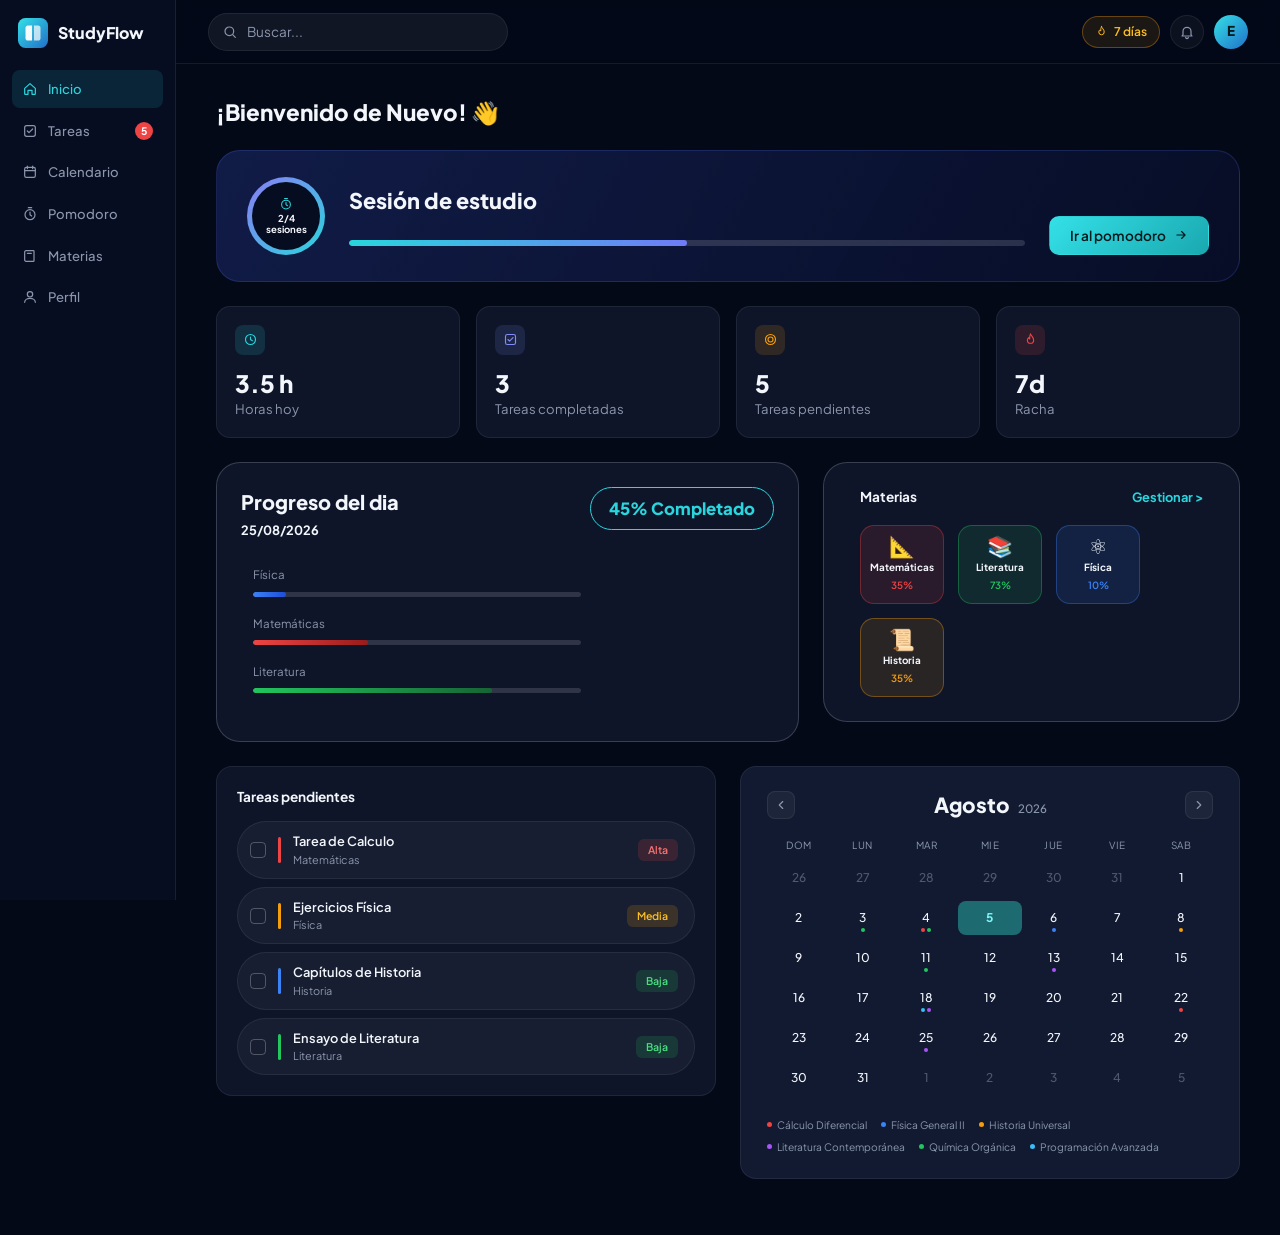
==== html/dashboard.html @ 8182ddf0 "Paginas 1" ====
<!DOCTYPE html>
<html lang="es">
<head>
  <meta charset="UTF-8">
  <meta name="viewport" content="width=device-width, initial-scale=1.0">
  <title>Inicio — StudyFlow</title>
  <meta name="description" content="Tu panel de estudio en StudyFlow: sesión de estudio, progreso del día, materias, tareas y calendario.">
  <link rel="icon" href="../assets/icons/favicon.svg" type="image/svg+xml">
  <link rel="preconnect" href="https://fonts.googleapis.com">
  <link rel="preconnect" href="https://fonts.gstatic.com" crossorigin>
  <link href="https://fonts.googleapis.com/css2?family=Plus+Jakarta+Sans:wght@400;500;600;700;800&display=swap" rel="stylesheet">
  <link rel="stylesheet" href="../css/styles.css">
  <link rel="stylesheet" href="../css/app.css">
  <link rel="stylesheet" href="../css/calendar.css">
  <link rel="stylesheet" href="../css/dashboard.css">
</head>
<body class="app">

  <a class="skip-link" href="#contenido">Saltar al contenido principal</a>

  <div class="app-shell">
    <aside class="sidebar" id="sidebar">
      <a class="sidebar__brand" href="dashboard.html" aria-label="StudyFlow, ir al inicio">
        <img src="../assets/logo/studyflow-mark.svg" alt="" width="30" height="30">
        <span>StudyFlow</span>
      </a>
      <nav aria-label="Navegación de la aplicación">
        <ul class="sidebar__nav">
          <li><a class="sidebar__link" href="dashboard.html" aria-current="page"><svg viewBox="0 0 24 24" aria-hidden="true"><path d="M4 11l8-7 8 7v8a1 1 0 0 1-1 1h-4v-6H9v6H5a1 1 0 0 1-1-1v-8z"/></svg><span>Inicio</span></a></li>
          <li><a class="sidebar__link" href="#"><svg viewBox="0 0 24 24" aria-hidden="true"><rect x="4" y="4" width="16" height="16" rx="3"/><path d="M8 12l2.5 2.5L16 9"/></svg><span>Tareas</span><span class="sidebar__badge" aria-label="5 tareas pendientes">5</span></a></li>
          <li><a class="sidebar__link" href="calendario.html"><svg viewBox="0 0 24 24" aria-hidden="true"><rect x="4" y="5" width="16" height="15" rx="2.5"/><path d="M4 10h16M8 3v4M16 3v4"/></svg><span>Calendario</span></a></li>
          <li><a class="sidebar__link" href="#"><svg viewBox="0 0 24 24" aria-hidden="true"><circle cx="12" cy="13" r="7.5"/><path d="M12 9v4l2.5 2M9.5 2.5h5"/></svg><span>Pomodoro</span></a></li>
          <li><a class="sidebar__link" href="#"><svg viewBox="0 0 24 24" aria-hidden="true"><path d="M6 4h11a1 1 0 0 1 1 1v14a1 1 0 0 1-1 1H6a2 2 0 0 1-2-2V6a2 2 0 0 1 2-2z"/><path d="M8 8h6"/></svg><span>Materias</span></a></li>
          <li><a class="sidebar__link" href="#"><svg viewBox="0 0 24 24" aria-hidden="true"><circle cx="12" cy="8" r="4"/><path d="M4 20c0-3.5 3.6-6 8-6s8 2.5 8 6"/></svg><span>Perfil</span></a></li>
        </ul>
      </nav>
    </aside>
    <div class="sidebar-backdrop" aria-hidden="true"></div>

    <div class="app-main">
      <header class="topbar">
        <button type="button" class="topbar__menu" aria-label="Abrir menú de navegación" aria-expanded="false" aria-controls="sidebar"><svg viewBox="0 0 24 24" aria-hidden="true"><path d="M4 7h16M4 12h16M4 17h16"/></svg></button>
        <form class="topbar__search" role="search" action="#">
          <label class="visually-hidden" for="buscar">Buscar</label>
          <svg viewBox="0 0 24 24" aria-hidden="true"><circle cx="11" cy="11" r="6.5"/><path d="M16 16l4 4"/></svg>
          <input type="search" id="buscar" name="buscar" placeholder="Buscar...">
        </form>
        <div class="topbar__actions">
          <span class="streak"><svg viewBox="0 0 24 24" aria-hidden="true"><path d="M12 3c1 3.5 5 5 5 10a5 5 0 0 1-10 0c0-2 1-3 2-4 .3 1.2 1 1.8 1.7 2C10.5 8 10.8 5.5 12 3z"/></svg>7 días</span>
          <button type="button" class="icon-button" aria-label="Notificaciones"><svg viewBox="0 0 24 24" aria-hidden="true"><path d="M6 16v-5a6 6 0 0 1 12 0v5l1.5 2h-15L6 16zM10 20a2 2 0 0 0 4 0"/></svg></button>
          <span class="avatar" role="img" aria-label="Perfil de usuario">E</span>
        </div>
      </header>

      <main class="app-content" id="contenido">
        <h1 class="welcome">¡Bienvenido de Nuevo! <span aria-hidden="true">👋</span></h1>

        <section class="session-card" aria-labelledby="sesion-titulo">
          <div class="session-card__ring" aria-hidden="true">
            <div class="session-card__ring-inner"><svg viewBox="0 0 24 24" aria-hidden="true"><circle cx="12" cy="13" r="7.5"/><path d="M12 9v4l2.5 2M9.5 2.5h5"/></svg><span>2/4<br>sesiones</span></div>
          </div>
          <h2 class="session-card__title" id="sesion-titulo">Sesión de estudio</h2>
          <progress class="bar" max="100" value="50" aria-label="Progreso de sesiones de estudio: 2 de 4"></progress>
          <a href="#" class="btn btn--primary">Ir al pomodoro <svg viewBox="0 0 24 24" aria-hidden="true"><path d="M5 12h14M13 6l6 6-6 6"/></svg></a>
        </section>

        <ul class="stats" aria-label="Resumen del día">
          <li class="stat-card stat-card--time">
            <span class="stat-card__icon"><svg viewBox="0 0 24 24" aria-hidden="true"><circle cx="12" cy="12" r="8"/><path d="M12 8v4l3 2"/></svg></span>
            <p class="stat-card__value">3.5 h</p>
            <p class="stat-card__label">Horas hoy</p>
          </li>
          <li class="stat-card stat-card--done">
            <span class="stat-card__icon"><svg viewBox="0 0 24 24" aria-hidden="true"><rect x="4" y="4" width="16" height="16" rx="3"/><path d="M8 12l2.5 2.5L16 9"/></svg></span>
            <p class="stat-card__value">3</p>
            <p class="stat-card__label">Tareas completadas</p>
          </li>
          <li class="stat-card stat-card--pending">
            <span class="stat-card__icon"><svg viewBox="0 0 24 24" aria-hidden="true"><circle cx="12" cy="12" r="8"/><circle cx="12" cy="12" r="4"/></svg></span>
            <p class="stat-card__value">5</p>
            <p class="stat-card__label">Tareas pendientes</p>
          </li>
          <li class="stat-card stat-card--streak">
            <span class="stat-card__icon"><svg viewBox="0 0 24 24" aria-hidden="true"><path d="M12 3c1 3.5 5 5 5 10a5 5 0 0 1-10 0c0-2 1-3 2-4 .3 1.2 1 1.8 1.7 2C10.5 8 10.8 5.5 12 3z"/></svg></span>
            <p class="stat-card__value">7d</p>
            <p class="stat-card__label">Racha</p>
          </li>
        </ul>

        <div class="dashboard-row dashboard-row--top">
          <section class="card card--outlined day-progress" aria-labelledby="progreso-titulo">
            <div class="day-progress__header">
              <div>
                <h2 class="day-progress__title" id="progreso-titulo">Progreso del dia</h2>
                <time class="day-progress__date" datetime="2026-08-25">25/08/2026</time>
              </div>
              <p class="pill-outline">45% Completado</p>
            </div>
            <ul class="day-progress__list">
              <li class="day-progress__item"><span>Física</span><progress class="bar bar--blue" max="100" value="10" aria-label="Física: 10%"></progress></li>
              <li class="day-progress__item"><span>Matemáticas</span><progress class="bar bar--red" max="100" value="35" aria-label="Matemáticas: 35%"></progress></li>
              <li class="day-progress__item"><span>Literatura</span><progress class="bar bar--green" max="100" value="73" aria-label="Literatura: 73%"></progress></li>
            </ul>
          </section>

          <section class="card card--outlined subjects" aria-labelledby="materias-titulo">
            <div class="subjects__header">
              <h2 class="subjects__title" id="materias-titulo">Materias</h2>
              <a href="#" class="subjects__manage">Gestionar &gt;</a>
            </div>
            <ul class="subjects__list">
              <li><a href="#" class="subject-tile subject-tile--red"><span class="subject-tile__emoji" aria-hidden="true">📐</span><span class="subject-tile__name">Matemáticas</span><span class="subject-tile__value">35%</span></a></li>
              <li><a href="#" class="subject-tile subject-tile--green"><span class="subject-tile__emoji" aria-hidden="true">📚</span><span class="subject-tile__name">Literatura</span><span class="subject-tile__value">73%</span></a></li>
              <li><a href="#" class="subject-tile subject-tile--blue"><span class="subject-tile__emoji" aria-hidden="true">⚛️</span><span class="subject-tile__name">Física</span><span class="subject-tile__value">10%</span></a></li>
              <li><a href="#" class="subject-tile subject-tile--amber"><span class="subject-tile__emoji" aria-hidden="true">📜</span><span class="subject-tile__name">Historia</span><span class="subject-tile__value">35%</span></a></li>
            </ul>
          </section>
        </div>

        <div class="dashboard-row dashboard-row--bottom">
          <section class="card tasks-card" aria-labelledby="tareas-titulo">
            <h2 class="tasks-card__title" id="tareas-titulo">Tareas pendientes</h2>
            <ul class="task-list">
              <li class="task-item"><input type="checkbox" class="task-item__check" id="t1" aria-label="Marcar «Tarea de Cálculo» como completada"><span class="task-item__priority task-item__priority--high" aria-hidden="true"></span><span class="task-item__info"><span class="task-item__name">Tarea de Calculo</span><span class="task-item__subject">Matemáticas</span></span><span class="badge badge--high">Alta</span></li>
              <li class="task-item"><input type="checkbox" class="task-item__check" id="t2" aria-label="Marcar «Ejercicios Física» como completada"><span class="task-item__priority task-item__priority--medium" aria-hidden="true"></span><span class="task-item__info"><span class="task-item__name">Ejercicios Física</span><span class="task-item__subject">Física</span></span><span class="badge badge--medium">Media</span></li>
              <li class="task-item"><input type="checkbox" class="task-item__check" id="t3" aria-label="Marcar «Capítulos de Historia» como completada"><span class="task-item__priority task-item__priority--info" aria-hidden="true"></span><span class="task-item__info"><span class="task-item__name">Capítulos de Historia</span><span class="task-item__subject">Historia</span></span><span class="badge badge--low">Baja</span></li>
              <li class="task-item"><input type="checkbox" class="task-item__check" id="t4" aria-label="Marcar «Ensayo de Literatura» como completada"><span class="task-item__priority task-item__priority--low" aria-hidden="true"></span><span class="task-item__info"><span class="task-item__name">Ensayo de Literatura</span><span class="task-item__subject">Literatura</span></span><span class="badge badge--low">Baja</span></li>
            </ul>
          </section>

          <section class="calendar" data-calendar aria-labelledby="cal-titulo">
        <div class="calendar__header">
          <button type="button" class="calendar__nav" data-cal-prev aria-label="Mes anterior"><svg viewBox="0 0 24 24" aria-hidden="true"><path d="M15 6l-6 6 6 6"/></svg></button>
          <h2 class="calendar__title" id="cal-titulo"><span data-cal-month>Agosto</span> <span class="calendar__year" data-cal-year>2026</span></h2>
          <button type="button" class="calendar__nav" data-cal-next aria-label="Mes siguiente"><svg viewBox="0 0 24 24" aria-hidden="true"><path d="M9 6l6 6-6 6"/></svg></button>
        </div>
        <div class="calendar__weekdays" aria-hidden="true"><span>DOM</span><span>LUN</span><span>MAR</span><span>MIE</span><span>JUE</span><span>VIE</span><span>SAB</span></div>
        <div class="calendar__grid" data-cal-grid></div>
        <ul class="calendar__legend" aria-label="Materias">
          <li><span class="dot-subject dot-subject--calculo" aria-hidden="true"></span>Cálculo Diferencial</li>
          <li><span class="dot-subject dot-subject--fisica" aria-hidden="true"></span>Física General II</li>
          <li><span class="dot-subject dot-subject--historia" aria-hidden="true"></span>Historia Universal</li>
          <li><span class="dot-subject dot-subject--literatura" aria-hidden="true"></span>Literatura Contemporánea</li>
          <li><span class="dot-subject dot-subject--quimica" aria-hidden="true"></span>Química Orgánica</li>
          <li><span class="dot-subject dot-subject--programacion" aria-hidden="true"></span>Programación Avanzada</li>
        </ul>
      </section>
        </div>
      </main>
    </div>
  </div>

  <script src="../js/main.js"></script>
  <script src="../js/app.js"></script>
  <script src="../js/calendar.js"></script>
</body>
</html>
---- css/styles.css ----
/* =========================================================
   StudyFlow — Estilos generales (compartidos por todas las páginas)
   Variables, reset, accesibilidad, botones, navbar y footer.
   Estilos específicos: inicio.css, app.css, dashboard.css, calendario.css
   ========================================================= */

/* ---------- Variables ---------- */
:root {
  --color-background: #060b17;
  --color-background-alt: #0a1226;
  --color-surface: #101a30;
  --color-surface-alt: #131f38;
  --color-border: rgba(255, 255, 255, 0.08);

  --color-primary: #29d6dd;
  --color-primary-dark: #1aa8b0;
  --color-primary-soft: rgba(41, 214, 221, 0.14);

  --color-text: #f3f6fb;
  --color-text-secondary: #8b96ad;

  --color-feature-pomodoro: #ff8a65;
  --color-feature-materias: #e06b9d;
  --color-feature-tareas: #6fd68f;
  --color-feature-estadisticas: #6fa8ff;
  --color-feature-logros: #ffcf5c;
  --color-feature-metas: #29d6dd;

  --font-body: "Plus Jakarta Sans", "Segoe UI", system-ui, -apple-system, sans-serif;

  --radius-sm: 10px;
  --radius-md: 16px;
  --radius-lg: 24px;

  --shadow-soft: 0 20px 60px rgba(0, 0, 0, 0.45);
  --container-width: 1160px;

  --transition-fast: 160ms ease;
}

/* ---------- Reset ---------- */
*,
*::before,
*::after {
  box-sizing: border-box;
}

html {
  scroll-behavior: smooth;
}

body {
  margin: 0;
  background-color: var(--color-background);
  color: var(--color-text);
  font-family: var(--font-body);
  line-height: 1.5;
  -webkit-font-smoothing: antialiased;
}

img {
  max-width: 100%;
  display: block;
}

ul {
  list-style: none;
  margin: 0;
  padding: 0;
}

a {
  color: inherit;
  text-decoration: none;
}

h1, h2, h3, h4, p {
  margin: 0;
}

button {
  font-family: inherit;
  cursor: pointer;
}

.container {
  width: 100%;
  max-width: var(--container-width);
  margin-inline: auto;
  padding-inline: 24px;
}

/* ---------- Accessibility helpers ---------- */
.skip-link {
  position: absolute;
  left: -999px;
  top: auto;
  background: var(--color-primary);
  color: #05161a;
  padding: 12px 18px;
  border-radius: 0 0 8px 0;
  font-weight: 600;
  z-index: 1000;
}

.skip-link:focus {
  left: 0;
  top: 0;
}

:focus-visible {
  outline: 2px solid var(--color-primary);
  outline-offset: 3px;
  border-radius: 4px;
}

@media (prefers-reduced-motion: reduce) {
  html {
    scroll-behavior: auto;
  }
  * {
    animation-duration: 0.001ms !important;
    transition-duration: 0.001ms !important;
  }
}

/* ---------- Buttons ---------- */
.btn {
  display: inline-flex;
  align-items: center;
  justify-content: center;
  gap: 8px;
  border-radius: 999px;
  border: 1px solid transparent;
  padding: 11px 22px;
  font-size: 0.95rem;
  font-weight: 600;
  line-height: normal;
  transition: transform var(--transition-fast), background-color var(--transition-fast), border-color var(--transition-fast);
  white-space: nowrap;
}

.btn:hover {
  transform: translateY(-1px);
}

.btn--primary {
  background: linear-gradient(135deg, #34e0e7, var(--color-primary-dark));
  color: #04191c;
}

.btn--primary:hover {
  background: linear-gradient(135deg, #4be7ed, #21b8c1);
}

.btn--ghost {
  background: transparent;
  color: var(--color-text);
  border-color: var(--color-border);
}

.btn--ghost:hover {
  background: rgba(255, 255, 255, 0.06);
}

.btn--outline {
  background: rgba(255, 255, 255, 0.03);
  color: var(--color-text);
  border-color: var(--color-border);
}

.btn--outline:hover {
  background: rgba(255, 255, 255, 0.08);
}

.btn--large {
  padding: 14px 28px;
  font-size: 1rem;
}

.btn--block {
  width: 100%;
}

/* ---------- Header / Navbar ---------- */
.site-header {
  position: sticky;
  top: 0;
  z-index: 100;
  background: rgba(6, 11, 23, 0.85);
  backdrop-filter: blur(10px);
  border-bottom: 1px solid var(--color-border);
}

.navbar {
  display: flex;
  align-items: center;
  justify-content: space-between;
  gap: 24px;
  padding-block: 16px;
}

.navbar__brand {
  display: flex;
  align-items: center;
  gap: 10px;
  font-weight: 800;
  font-size: 1.1rem;
}

.navbar__logo {
  display: inline-flex;
  align-items: center;
  justify-content: center;
  width: 34px;
  height: 34px;
  border-radius: 10px;
  background: linear-gradient(135deg, #34e0e7, #2170c9);
  flex-shrink: 0;
}

.navbar__links {
  display: flex;
  gap: 28px;
}

.navbar__links a {
  color: var(--color-text-secondary);
  font-size: 0.95rem;
  font-weight: 500;
  transition: color var(--transition-fast);
}

.navbar__links a:hover {
  color: var(--color-text);
}

.navbar__actions {
  display: flex;
  align-items: center;
  gap: 12px;
}

.navbar__toggle {
  display: none;
  flex-direction: column;
  justify-content: center;
  gap: 5px;
  width: 40px;
  height: 40px;
  background: transparent;
  border: 1px solid var(--color-border);
  border-radius: 8px;
}

.navbar__toggle span {
  display: block;
  height: 2px;
  width: 18px;
  margin-inline: auto;
  background: var(--color-text);
  transition: transform var(--transition-fast), opacity var(--transition-fast);
}

.navbar__toggle[aria-expanded="true"] span:nth-child(1) {
  transform: translateY(7px) rotate(45deg);
}
.navbar__toggle[aria-expanded="true"] span:nth-child(2) {
  opacity: 0;
}
.navbar__toggle[aria-expanded="true"] span:nth-child(3) {
  transform: translateY(-7px) rotate(-45deg);
}

.mobile-menu {
  display: none;
  flex-direction: column;
  gap: 18px;
  padding: 20px 24px 28px;
  border-top: 1px solid var(--color-border);
  background: var(--color-background-alt);
}

.mobile-menu__links {
  display: flex;
  flex-direction: column;
  gap: 14px;
}

.mobile-menu__links a {
  color: var(--color-text);
  font-weight: 500;
}

.mobile-menu__actions {
  display: flex;
  flex-direction: column;
  gap: 10px;
}

.mobile-menu.is-open {
  display: flex;
}

/* ---------- Footer ---------- */
.site-footer {
  background: var(--color-background-alt);
  border-top: 1px solid var(--color-border);
  padding-top: 64px;
}

.footer__grid {
  display: grid;
  grid-template-columns: 1.6fr repeat(3, 1fr);
  gap: 40px;
  padding-bottom: 48px;
}

.footer__brand p {
  margin-top: 14px;
  color: var(--color-text-secondary);
  font-size: 0.9rem;
  max-width: 32ch;
}

.footer__col h4 {
  font-size: 0.9rem;
  margin-bottom: 16px;
}

.footer__col ul {
  display: flex;
  flex-direction: column;
  gap: 10px;
}

.footer__col a {
  color: var(--color-text-secondary);
  font-size: 0.9rem;
  transition: color var(--transition-fast);
}

.footer__col a:hover {
  color: var(--color-text);
}

.footer__bottom {
  border-top: 1px solid var(--color-border);
  padding-block: 22px;
  text-align: center;
  color: var(--color-text-secondary);
  font-size: 0.85rem;
}

/* ---------- Responsive (navbar, footer, contenedor) ---------- */

@media (max-width: 1024px) {
  .footer__grid {
    grid-template-columns: 1fr 1fr;
  }
}

@media (max-width: 768px) {
  .navbar__links,
  .navbar__actions {
    display: none;
  }

  .navbar__toggle {
    display: flex;
  }

  .mobile-menu.is-open {
    display: flex;
  }
}

@media (max-width: 640px) {
  .footer__grid {
    grid-template-columns: 1fr;
  }
}

@media (max-width: 480px) {
  .container {
    padding-inline: 18px;
  }
}
---- css/app.css ----
/* =========================================================
   StudyFlow — Estructura de la aplicación (páginas internas)
   Sidebar, barra superior y componentes compartidos.
   Requiere css/styles.css cargado antes.
   ========================================================= */

:root {
  --app-bg: #040918;
  --app-sidebar-bg: #070d21;
  --app-card: #0e1529;
  --app-card-alt: #111a30;
  --app-border: rgba(255, 255, 255, 0.07);

  --color-danger: #ef4444;
  --color-warning: #f59e0b;
  --color-success: #22c55e;
  --color-info: #3b82f6;

  --subject-calculo: #ef4444;
  --subject-fisica: #3b82f6;
  --subject-historia: #f59e0b;
  --subject-literatura: #a855f7;
  --subject-quimica: #22c55e;
  --subject-programacion: #38bdf8;

  --sidebar-width: 176px;
  --topbar-height: 64px;
}

.app {
  background: var(--app-bg);
}

.visually-hidden {
  position: absolute;
  width: 1px;
  height: 1px;
  margin: -1px;
  padding: 0;
  overflow: hidden;
  clip: rect(0, 0, 0, 0);
  white-space: nowrap;
  border: 0;
}

/* ---------- Layout general ---------- */
.app-shell {
  display: grid;
  grid-template-columns: var(--sidebar-width) minmax(0, 1fr);
  min-height: 100vh;
}

.app-main {
  min-width: 0;
}

.app-content {
  padding: 32px 40px 56px;
}

/* ---------- Sidebar ---------- */
.sidebar {
  position: sticky;
  top: 0;
  height: 100vh;
  display: flex;
  flex-direction: column;
  gap: 22px;
  padding: 18px 12px;
  background: var(--app-sidebar-bg);
  border-right: 1px solid var(--app-border);
}

.sidebar__brand {
  display: flex;
  align-items: center;
  gap: 10px;
  padding: 0 6px;
  font-weight: 800;
  font-size: 1rem;
}

.sidebar__brand img {
  width: 30px;
  height: 30px;
}

.sidebar__nav {
  display: flex;
  flex-direction: column;
  gap: 4px;
}

.sidebar__link {
  display: flex;
  align-items: center;
  gap: 10px;
  padding: 9px 10px;
  border-radius: 8px;
  color: var(--color-text-secondary);
  font-size: 0.82rem;
  font-weight: 500;
  transition: background-color var(--transition-fast), color var(--transition-fast);
}

.sidebar__link svg {
  width: 16px;
  height: 16px;
  flex-shrink: 0;
  fill: none;
  stroke: currentColor;
  stroke-width: 1.8;
  stroke-linecap: round;
  stroke-linejoin: round;
}

.sidebar__link:hover {
  background: rgba(255, 255, 255, 0.05);
  color: var(--color-text);
}

.sidebar__link[aria-current="page"] {
  background: rgba(41, 214, 221, 0.12);
  color: var(--color-primary);
}

.sidebar__badge {
  display: inline-flex;
  align-items: center;
  justify-content: center;
  min-width: 18px;
  height: 18px;
  margin-left: auto;
  padding: 0 5px;
  border-radius: 999px;
  background: var(--color-danger);
  color: #fff;
  font-size: 0.65rem;
  font-weight: 700;
}

.sidebar-backdrop {
  display: none;
}

/* ---------- Barra superior ---------- */
.topbar {
  position: sticky;
  top: 0;
  z-index: 50;
  display: flex;
  align-items: center;
  gap: 16px;
  height: var(--topbar-height);
  padding: 0 32px;
  background: rgba(4, 9, 24, 0.88);
  backdrop-filter: blur(10px);
  border-bottom: 1px solid var(--app-border);
}

.topbar__menu {
  display: none;
  place-items: center;
  width: 38px;
  height: 38px;
  border-radius: 10px;
  border: 1px solid var(--app-border);
  background: rgba(255, 255, 255, 0.04);
  color: var(--color-text);
}

.topbar__menu svg,
.icon-button svg,
.topbar__search svg {
  width: 16px;
  height: 16px;
  fill: none;
  stroke: currentColor;
  stroke-width: 1.8;
  stroke-linecap: round;
  stroke-linejoin: round;
}

.topbar__search {
  position: relative;
  flex: 0 1 300px;
  color: var(--color-text-secondary);
}

.topbar__search svg {
  position: absolute;
  left: 14px;
  top: 50%;
  transform: translateY(-50%);
  pointer-events: none;
}

.topbar__search input {
  width: 100%;
  height: 38px;
  padding: 0 14px 0 38px;
  border-radius: 999px;
  border: 1px solid var(--app-border);
  background: rgba(255, 255, 255, 0.06);
  color: var(--color-text);
  font: inherit;
  font-size: 0.85rem;
}

.topbar__search input::placeholder {
  color: var(--color-text-secondary);
}

.topbar__actions {
  display: flex;
  align-items: center;
  gap: 10px;
  margin-left: auto;
}

.streak {
  display: inline-flex;
  align-items: center;
  gap: 6px;
  padding: 6px 12px;
  border-radius: 999px;
  border: 1px solid rgba(245, 158, 11, 0.35);
  background: rgba(245, 158, 11, 0.1);
  color: #fbbf24;
  font-size: 0.75rem;
  font-weight: 600;
  white-space: nowrap;
}

.streak svg {
  width: 13px;
  height: 13px;
  fill: none;
  stroke: currentColor;
  stroke-width: 1.8;
  stroke-linecap: round;
  stroke-linejoin: round;
}

.icon-button {
  display: grid;
  place-items: center;
  width: 34px;
  height: 34px;
  border-radius: 50%;
  border: 1px solid var(--app-border);
  background: rgba(255, 255, 255, 0.04);
  color: var(--color-text-secondary);
  transition: color var(--transition-fast), background-color var(--transition-fast);
}

.icon-button:hover {
  color: var(--color-text);
  background: rgba(255, 255, 255, 0.09);
}

.avatar {
  display: grid;
  place-items: center;
  width: 34px;
  height: 34px;
  border-radius: 50%;
  background: linear-gradient(135deg, #34e0e7, #2170c9);
  color: #04191c;
  font-size: 0.85rem;
  font-weight: 800;
}

/* ---------- Componentes compartidos ---------- */
.card {
  background: var(--app-card);
  border: 1px solid var(--app-border);
  border-radius: var(--radius-md);
  padding: 24px;
}

.card--outlined {
  border-radius: var(--radius-lg);
  border-color: rgba(255, 255, 255, 0.18);
}

.bar {
  -webkit-appearance: none;
  appearance: none;
  display: block;
  width: 100%;
  height: 6px;
  border: 0;
  border-radius: 999px;
  background: rgba(255, 255, 255, 0.07);
  overflow: hidden;
  --bar-fill: linear-gradient(90deg, #29d6dd, #6f7cf6);
}

.bar::-webkit-progress-bar {
  background: rgba(255, 255, 255, 0.07);
  border-radius: 999px;
}

.bar::-webkit-progress-value {
  border-radius: 999px;
  background: var(--bar-fill);
}

.bar::-moz-progress-bar {
  border-radius: 999px;
  background: var(--bar-fill);
}

.bar--blue { --bar-fill: linear-gradient(90deg, #3b82f6, #1d4ed8); }
.bar--red { --bar-fill: linear-gradient(90deg, #ef4444, #991b1b); }
.bar--green { --bar-fill: linear-gradient(90deg, #22c55e, #166534); }

.badge {
  display: inline-block;
  padding: 3px 10px;
  border-radius: 6px;
  font-size: 0.66rem;
  font-weight: 600;
}

.badge--high { background: rgba(239, 68, 68, 0.16); color: #f87171; }
.badge--medium { background: rgba(245, 158, 11, 0.16); color: #fbbf24; }
.badge--low { background: rgba(34, 197, 94, 0.16); color: #4ade80; }

.dot-subject {
  display: inline-block;
  width: 5px;
  height: 5px;
  border-radius: 50%;
  flex-shrink: 0;
}

.dot-subject--calculo { background: var(--subject-calculo); }
.dot-subject--fisica { background: var(--subject-fisica); }
.dot-subject--historia { background: var(--subject-historia); }
.dot-subject--literatura { background: var(--subject-literatura); }
.dot-subject--quimica { background: var(--subject-quimica); }
.dot-subject--programacion { background: var(--subject-programacion); }

/* ---------- Responsive ---------- */
@media (max-width: 900px) {
  .app-shell {
    grid-template-columns: minmax(0, 1fr);
  }

  .sidebar {
    position: fixed;
    inset: 0 auto 0 0;
    z-index: 200;
    width: 240px;
    transform: translateX(-100%);
    visibility: hidden;
    transition: transform 220ms ease, visibility 220ms;
  }

  .sidebar.is-open {
    transform: none;
    visibility: visible;
  }

  .sidebar-backdrop {
    position: fixed;
    inset: 0;
    z-index: 150;
    background: rgba(2, 5, 14, 0.65);
  }

  .sidebar-backdrop.is-visible {
    display: block;
  }

  .topbar__menu {
    display: grid;
  }

  .topbar {
    padding: 0 20px;
  }
}

@media (max-width: 768px) {
  .app-content {
    padding: 24px 20px 40px;
  }
}

@media (max-width: 480px) {
  .topbar {
    gap: 10px;
    padding: 0 14px;
  }

  .topbar__search {
    flex: 1 1 auto;
    min-width: 0;
  }

  .topbar__actions {
    gap: 8px;
  }

  .topbar__actions .icon-button {
    display: none;
  }
}
---- css/calendar.css ----
/* =========================================================
   StudyFlow — Componente calendario (dashboard y página Calendario)
   Requiere css/app.css cargado antes.
   ========================================================= */

.calendar {
  background: var(--app-card-alt);
  border: 1px solid var(--app-border);
  border-radius: var(--radius-md);
  padding: 22px 26px 24px;
}

.calendar__header {
  display: flex;
  align-items: center;
  justify-content: space-between;
  gap: 12px;
}

.calendar__title {
  font-size: 1.3rem;
  font-weight: 800;
}

.calendar__year {
  margin-left: 4px;
  font-size: 0.72rem;
  font-weight: 500;
  color: var(--color-text-secondary);
}

.calendar__nav {
  display: grid;
  place-items: center;
  width: 28px;
  height: 28px;
  border-radius: 8px;
  border: 1px solid var(--app-border);
  background: rgba(255, 255, 255, 0.05);
  color: var(--color-text-secondary);
  transition: color var(--transition-fast), background-color var(--transition-fast);
}

.calendar__nav:hover {
  color: var(--color-text);
  background: rgba(255, 255, 255, 0.1);
}

.calendar__nav svg {
  width: 14px;
  height: 14px;
  fill: none;
  stroke: currentColor;
  stroke-width: 2;
  stroke-linecap: round;
  stroke-linejoin: round;
}

.calendar__weekdays,
.calendar__grid {
  display: grid;
  grid-template-columns: repeat(7, minmax(0, 1fr));
}

.calendar__weekdays {
  margin: 18px 0 8px;
  text-align: center;
  font-size: 0.62rem;
  letter-spacing: 0.05em;
  color: var(--color-text-secondary);
}

.calendar__grid {
  row-gap: 6px;
}

.calendar__day {
  position: relative;
  display: grid;
  place-items: center;
  height: 34px;
  border: 0;
  border-radius: 8px;
  background: transparent;
  color: var(--color-text);
  font: inherit;
  font-size: 0.75rem;
  font-weight: 500;
  transition: background-color var(--transition-fast);
}

button.calendar__day {
  cursor: pointer;
}

button.calendar__day:hover {
  background: rgba(255, 255, 255, 0.07);
}

.calendar__day.is-outside {
  color: rgba(139, 150, 173, 0.5);
}

.calendar__day.is-selected {
  box-shadow: inset 0 0 0 1px rgba(41, 214, 221, 0.6);
}

.calendar__day.is-today {
  background: #1d6b70;
  color: #7ff5f9;
  font-weight: 700;
}

.calendar__dots {
  position: absolute;
  bottom: 3px;
  left: 50%;
  display: flex;
  gap: 2px;
  transform: translateX(-50%);
}

.calendar__dots .dot-subject {
  width: 4px;
  height: 4px;
}

.calendar__legend {
  display: flex;
  flex-wrap: wrap;
  gap: 6px 14px;
  margin-top: 22px;
  font-size: 0.64rem;
  color: var(--color-text-secondary);
}

.calendar__legend li {
  display: flex;
  align-items: center;
  gap: 5px;
}

@media (max-width: 480px) {
  .calendar {
    padding: 18px 14px 20px;
  }

  .calendar__day {
    height: 32px;
  }
}
---- css/dashboard.css ----
/* =========================================================
   StudyFlow — Dashboard (usuario existente y usuario nuevo)
   Requiere css/styles.css, css/app.css y css/calendar.css.
   ========================================================= */

.welcome {
  margin-bottom: 20px;
  font-size: 1.4rem;
  font-weight: 800;
}

/* ---------- Sesión de estudio ---------- */
.session-card {
  display: grid;
  grid-template-columns: auto minmax(0, 1fr) auto;
  align-items: center;
  gap: 8px 24px;
  padding: 26px 30px;
  border-radius: var(--radius-lg);
  border: 1px solid rgba(90, 120, 255, 0.2);
  background: linear-gradient(120deg, rgba(28, 44, 110, 0.55), rgba(8, 14, 40, 0.92));
}

.session-card__ring {
  display: grid;
  place-items: center;
  width: 78px;
  height: 78px;
  padding: 5px;
  border-radius: 50%;
  background: linear-gradient(135deg, #8b7cf6, #29d6dd);
  grid-row: span 2;
}

.session-card__ring-inner {
  display: flex;
  flex-direction: column;
  align-items: center;
  justify-content: center;
  gap: 2px;
  width: 100%;
  height: 100%;
  border-radius: 50%;
  background: var(--app-sidebar-bg);
  font-size: 0.6rem;
  font-weight: 700;
  line-height: 1.15;
  text-align: center;
}

.session-card__ring-inner svg {
  width: 14px;
  height: 14px;
  fill: none;
  stroke: var(--color-primary);
  stroke-width: 1.8;
  stroke-linecap: round;
  stroke-linejoin: round;
}

.session-card__title {
  font-size: 1.35rem;
  font-weight: 800;
  align-self: end;
}

.session-card .bar {
  grid-column: 2;
  align-self: start;
  margin-top: 14px;
}

.session-card .btn {
  grid-column: 3;
  grid-row: 1 / span 2;
  align-self: end;
  border-radius: 10px;
  padding: 10px 20px;
  font-size: 0.85rem;
}

.session-card .btn svg {
  width: 14px;
  height: 14px;
  fill: none;
  stroke: currentColor;
  stroke-width: 2;
  stroke-linecap: round;
  stroke-linejoin: round;
}

/* ---------- Estadísticas rápidas ---------- */
.stats {
  display: grid;
  grid-template-columns: repeat(4, minmax(0, 1fr));
  gap: 16px;
  margin-top: 24px;
}

.stat-card {
  padding: 18px;
  border-radius: 14px;
  background: var(--app-card);
  border: 1px solid var(--app-border);
}

.stat-card__icon {
  display: grid;
  place-items: center;
  width: 30px;
  height: 30px;
  margin-bottom: 14px;
  border-radius: 8px;
  background: var(--stat-bg);
  color: var(--stat-color);
}

.stat-card__icon svg {
  width: 15px;
  height: 15px;
  fill: none;
  stroke: currentColor;
  stroke-width: 1.8;
  stroke-linecap: round;
  stroke-linejoin: round;
}

.stat-card--time { --stat-color: #29d6dd; --stat-bg: rgba(41, 214, 221, 0.14); }
.stat-card--done { --stat-color: #818cf8; --stat-bg: rgba(129, 140, 248, 0.14); }
.stat-card--pending { --stat-color: #f59e0b; --stat-bg: rgba(245, 158, 11, 0.14); }
.stat-card--streak { --stat-color: #ef4444; --stat-bg: rgba(239, 68, 68, 0.14); }

.stat-card__value {
  font-size: 1.5rem;
  font-weight: 800;
  line-height: 1.2;
}

.stat-card__label {
  margin-top: 2px;
  font-size: 0.82rem;
  color: var(--color-text-secondary);
}

/* ---------- Filas del dashboard ---------- */
.dashboard-row {
  display: grid;
  gap: 24px;
  margin-top: 24px;
  align-items: start;
}

.dashboard-row--top {
  grid-template-columns: minmax(0, 7fr) minmax(0, 5fr);
}

.dashboard-row--bottom {
  grid-template-columns: repeat(2, minmax(0, 1fr));
}

/* ---------- Progreso del día ---------- */
.day-progress {
  min-height: 280px;
}

.day-progress__header {
  display: flex;
  align-items: flex-start;
  justify-content: space-between;
  gap: 16px;
}

.day-progress__title {
  font-size: 1.25rem;
  font-weight: 800;
}

.day-progress__date {
  display: block;
  margin-top: 4px;
  font-size: 0.8rem;
  font-weight: 700;
}

.pill-outline {
  padding: 8px 18px;
  border-radius: 999px;
  border: 1px solid var(--color-primary);
  color: var(--color-primary);
  font-size: 1.05rem;
  font-weight: 800;
  white-space: nowrap;
}

.day-progress__list {
  display: flex;
  flex-direction: column;
  gap: 18px;
  max-width: 340px;
  margin-top: 26px;
  padding-left: 12px;
}

.day-progress__item {
  display: flex;
  flex-direction: column;
  gap: 8px;
  font-size: 0.72rem;
  color: var(--color-text-secondary);
}

.day-progress__item .bar {
  height: 5px;
}

.link-create {
  color: var(--color-primary);
  font-size: 0.95rem;
  font-weight: 500;
}

.link-create:hover {
  text-decoration: underline;
}

/* ---------- Materias ---------- */
.subjects__header {
  display: flex;
  align-items: center;
  justify-content: space-between;
  gap: 12px;
  padding-inline: 12px;
}

.subjects__title {
  font-size: 0.85rem;
  font-weight: 700;
}

.subjects__manage {
  color: var(--color-primary);
  font-size: 0.8rem;
  font-weight: 700;
}

.subjects__manage:hover {
  text-decoration: underline;
}

.subjects__list {
  display: flex;
  flex-wrap: wrap;
  gap: 14px;
  margin-top: 18px;
  padding-inline: 12px;
}

.subject-tile {
  --tile-rgb: 41, 214, 221;
  display: flex;
  flex-direction: column;
  align-items: center;
  justify-content: center;
  gap: 3px;
  width: 84px;
  min-height: 74px;
  padding: 10px 6px;
  border-radius: 14px;
  border: 1px solid rgba(var(--tile-rgb), 0.35);
  background: rgba(var(--tile-rgb), 0.12);
  text-align: center;
  transition: transform var(--transition-fast);
}

.subject-tile:hover {
  transform: translateY(-2px);
}

.subject-tile__emoji {
  font-size: 1.3rem;
  line-height: 1;
}

.subject-tile__name {
  font-size: 0.62rem;
  font-weight: 700;
}

.subject-tile__value {
  font-size: 0.62rem;
  font-weight: 600;
  color: rgb(var(--tile-rgb));
}

.subject-tile--red { --tile-rgb: 239, 68, 68; }
.subject-tile--green { --tile-rgb: 34, 197, 94; }
.subject-tile--blue { --tile-rgb: 59, 130, 246; }
.subject-tile--amber { --tile-rgb: 245, 158, 11; }

.subject-tile--create {
  color: var(--color-primary);
  font-size: 0.68rem;
  font-weight: 600;
  min-height: 64px;
}

/* ---------- Tareas pendientes ---------- */
.tasks-card {
  padding: 20px;
}

.tasks-card__title {
  margin-bottom: 14px;
  font-size: 0.85rem;
  font-weight: 700;
}

.task-list {
  display: flex;
  flex-direction: column;
  gap: 8px;
}

.task-item {
  display: flex;
  align-items: center;
  gap: 12px;
  padding: 10px 16px 10px 12px;
  border-radius: 999px;
  border: 1px solid var(--app-border);
  background: rgba(255, 255, 255, 0.04);
}

.task-item__check {
  -webkit-appearance: none;
  appearance: none;
  width: 16px;
  height: 16px;
  margin: 0;
  border-radius: 4px;
  border: 1.5px solid rgba(255, 255, 255, 0.25);
  background: transparent;
  flex-shrink: 0;
  cursor: pointer;
}

.task-item__check:checked {
  background: var(--color-primary);
  border-color: var(--color-primary);
}

.task-item__priority {
  width: 3px;
  height: 26px;
  border-radius: 2px;
  background: var(--priority);
  flex-shrink: 0;
}

.task-item__priority--high { --priority: var(--color-danger); }
.task-item__priority--medium { --priority: var(--color-warning); }
.task-item__priority--info { --priority: var(--color-info); }
.task-item__priority--low { --priority: var(--color-success); }

.task-item__info {
  display: flex;
  flex-direction: column;
  min-width: 0;
  margin-right: auto;
}

.task-item__name {
  font-size: 0.8rem;
  font-weight: 600;
}

.task-item__subject {
  font-size: 0.68rem;
  color: var(--color-text-secondary);
}

.tasks-card--empty {
  min-height: 200px;
}

/* ---------- Responsive ---------- */
@media (max-width: 1100px) {
  .dashboard-row--top,
  .dashboard-row--bottom {
    grid-template-columns: minmax(0, 1fr);
  }
}

@media (max-width: 768px) {
  .stats {
    grid-template-columns: repeat(2, minmax(0, 1fr));
  }
}

@media (max-width: 640px) {
  .session-card {
    grid-template-columns: auto minmax(0, 1fr);
    padding: 22px 20px;
  }

  .session-card .btn {
    grid-column: 1 / -1;
    grid-row: auto;
    width: 100%;
    margin-top: 12px;
  }

  .day-progress__header {
    flex-direction: column;
  }

  .day-progress__list {
    padding-left: 0;
  }

  .subjects__header,
  .subjects__list {
    padding-inline: 0;
  }
}

@media (max-width: 480px) {
  .welcome {
    font-size: 1.2rem;
  }

  .session-card__title {
    font-size: 1.15rem;
  }

  .pill-outline {
    font-size: 0.95rem;
  }
}
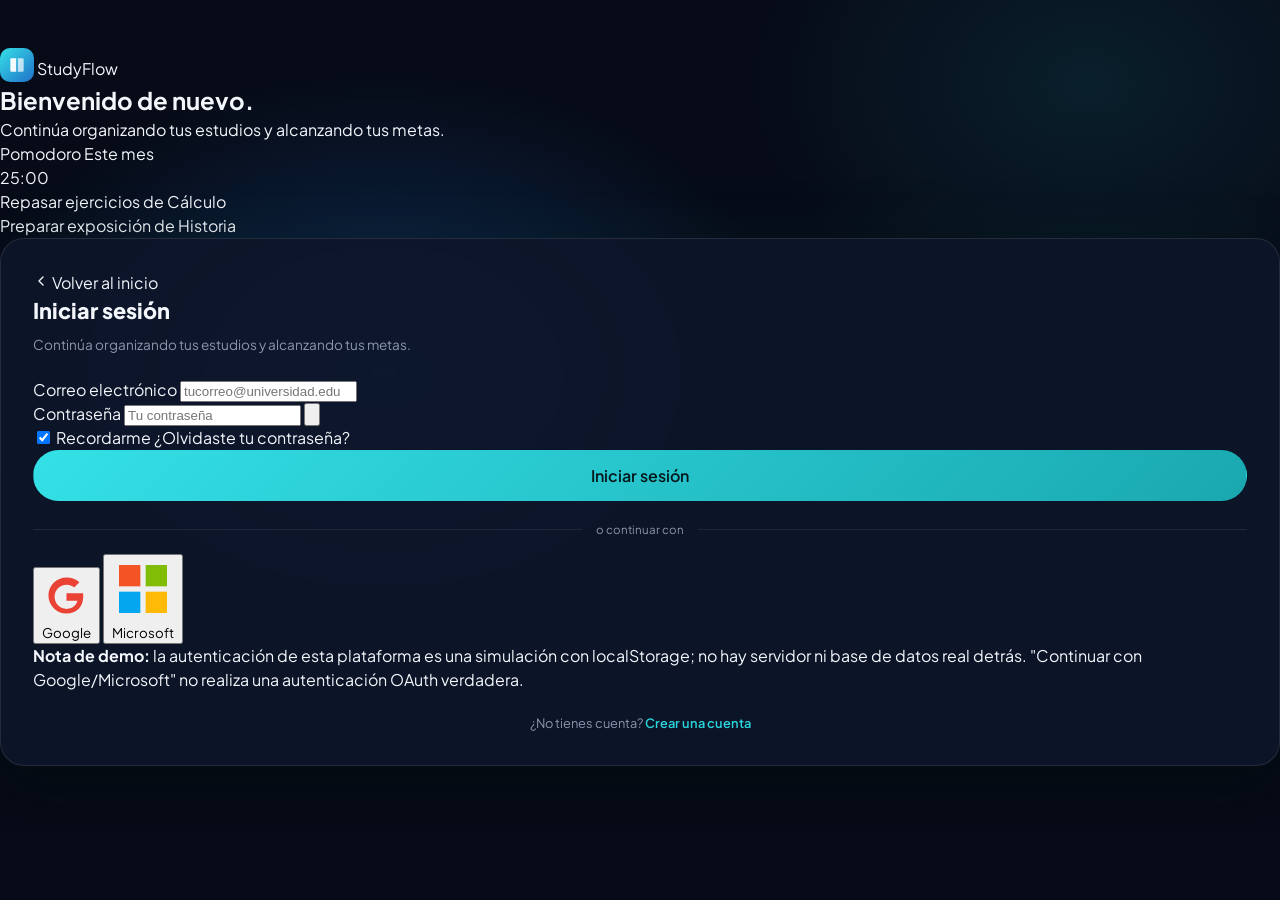
==== commit 4b9cca8d: "Pagina Final" ====
--- a/html/dashboard.html
+++ b/html/dashboard.html
@@ -10,148 +10,73 @@
   <link rel="preconnect" href="https://fonts.gstatic.com" crossorigin>
   <link href="https://fonts.googleapis.com/css2?family=Plus+Jakarta+Sans:wght@400;500;600;700;800&display=swap" rel="stylesheet">
   <link rel="stylesheet" href="../css/styles.css">
+  <link rel="stylesheet" href="../css/components.css">
   <link rel="stylesheet" href="../css/app.css">
   <link rel="stylesheet" href="../css/calendar.css">
   <link rel="stylesheet" href="../css/dashboard.css">
 </head>
-<body class="app">
+<body class="app" data-page="inicio">
 
   <a class="skip-link" href="#contenido">Saltar al contenido principal</a>
 
   <div class="app-shell">
-    <aside class="sidebar" id="sidebar">
-      <a class="sidebar__brand" href="dashboard.html" aria-label="StudyFlow, ir al inicio">
-        <img src="../assets/logo/studyflow-mark.svg" alt="" width="30" height="30">
-        <span>StudyFlow</span>
-      </a>
-      <nav aria-label="Navegación de la aplicación">
-        <ul class="sidebar__nav">
-          <li><a class="sidebar__link" href="dashboard.html" aria-current="page"><svg viewBox="0 0 24 24" aria-hidden="true"><path d="M4 11l8-7 8 7v8a1 1 0 0 1-1 1h-4v-6H9v6H5a1 1 0 0 1-1-1v-8z"/></svg><span>Inicio</span></a></li>
-          <li><a class="sidebar__link" href="#"><svg viewBox="0 0 24 24" aria-hidden="true"><rect x="4" y="4" width="16" height="16" rx="3"/><path d="M8 12l2.5 2.5L16 9"/></svg><span>Tareas</span><span class="sidebar__badge" aria-label="5 tareas pendientes">5</span></a></li>
-          <li><a class="sidebar__link" href="calendario.html"><svg viewBox="0 0 24 24" aria-hidden="true"><rect x="4" y="5" width="16" height="15" rx="2.5"/><path d="M4 10h16M8 3v4M16 3v4"/></svg><span>Calendario</span></a></li>
-          <li><a class="sidebar__link" href="#"><svg viewBox="0 0 24 24" aria-hidden="true"><circle cx="12" cy="13" r="7.5"/><path d="M12 9v4l2.5 2M9.5 2.5h5"/></svg><span>Pomodoro</span></a></li>
-          <li><a class="sidebar__link" href="#"><svg viewBox="0 0 24 24" aria-hidden="true"><path d="M6 4h11a1 1 0 0 1 1 1v14a1 1 0 0 1-1 1H6a2 2 0 0 1-2-2V6a2 2 0 0 1 2-2z"/><path d="M8 8h6"/></svg><span>Materias</span></a></li>
-          <li><a class="sidebar__link" href="#"><svg viewBox="0 0 24 24" aria-hidden="true"><circle cx="12" cy="8" r="4"/><path d="M4 20c0-3.5 3.6-6 8-6s8 2.5 8 6"/></svg><span>Perfil</span></a></li>
-        </ul>
-      </nav>
-    </aside>
-    <div class="sidebar-backdrop" aria-hidden="true"></div>
+    <div data-shell="sidebar"></div>
 
     <div class="app-main">
-      <header class="topbar">
-        <button type="button" class="topbar__menu" aria-label="Abrir menú de navegación" aria-expanded="false" aria-controls="sidebar"><svg viewBox="0 0 24 24" aria-hidden="true"><path d="M4 7h16M4 12h16M4 17h16"/></svg></button>
-        <form class="topbar__search" role="search" action="#">
-          <label class="visually-hidden" for="buscar">Buscar</label>
-          <svg viewBox="0 0 24 24" aria-hidden="true"><circle cx="11" cy="11" r="6.5"/><path d="M16 16l4 4"/></svg>
-          <input type="search" id="buscar" name="buscar" placeholder="Buscar...">
-        </form>
-        <div class="topbar__actions">
-          <span class="streak"><svg viewBox="0 0 24 24" aria-hidden="true"><path d="M12 3c1 3.5 5 5 5 10a5 5 0 0 1-10 0c0-2 1-3 2-4 .3 1.2 1 1.8 1.7 2C10.5 8 10.8 5.5 12 3z"/></svg>7 días</span>
-          <button type="button" class="icon-button" aria-label="Notificaciones"><svg viewBox="0 0 24 24" aria-hidden="true"><path d="M6 16v-5a6 6 0 0 1 12 0v5l1.5 2h-15L6 16zM10 20a2 2 0 0 0 4 0"/></svg></button>
-          <span class="avatar" role="img" aria-label="Perfil de usuario">E</span>
-        </div>
-      </header>
+      <div data-shell="topbar"></div>
 
       <main class="app-content" id="contenido">
-        <h1 class="welcome">¡Bienvenido de Nuevo! <span aria-hidden="true">👋</span></h1>
+        <h1 class="welcome" id="welcome"></h1>
 
         <section class="session-card" aria-labelledby="sesion-titulo">
           <div class="session-card__ring" aria-hidden="true">
-            <div class="session-card__ring-inner"><svg viewBox="0 0 24 24" aria-hidden="true"><circle cx="12" cy="13" r="7.5"/><path d="M12 9v4l2.5 2M9.5 2.5h5"/></svg><span>2/4<br>sesiones</span></div>
+            <div class="session-card__ring-inner" id="ringInner"></div>
           </div>
           <h2 class="session-card__title" id="sesion-titulo">Sesión de estudio</h2>
-          <progress class="bar" max="100" value="50" aria-label="Progreso de sesiones de estudio: 2 de 4"></progress>
-          <a href="#" class="btn btn--primary">Ir al pomodoro <svg viewBox="0 0 24 24" aria-hidden="true"><path d="M5 12h14M13 6l6 6-6 6"/></svg></a>
+          <progress class="bar" id="sessionBar" max="100" value="0" aria-label="Progreso de sesiones de estudio"></progress>
+          <a href="pomodoro.html" class="btn btn--primary" id="goPomodoro"></a>
         </section>
 
-        <ul class="stats" aria-label="Resumen del día">
-          <li class="stat-card stat-card--time">
-            <span class="stat-card__icon"><svg viewBox="0 0 24 24" aria-hidden="true"><circle cx="12" cy="12" r="8"/><path d="M12 8v4l3 2"/></svg></span>
-            <p class="stat-card__value">3.5 h</p>
-            <p class="stat-card__label">Horas hoy</p>
-          </li>
-          <li class="stat-card stat-card--done">
-            <span class="stat-card__icon"><svg viewBox="0 0 24 24" aria-hidden="true"><rect x="4" y="4" width="16" height="16" rx="3"/><path d="M8 12l2.5 2.5L16 9"/></svg></span>
-            <p class="stat-card__value">3</p>
-            <p class="stat-card__label">Tareas completadas</p>
-          </li>
-          <li class="stat-card stat-card--pending">
-            <span class="stat-card__icon"><svg viewBox="0 0 24 24" aria-hidden="true"><circle cx="12" cy="12" r="8"/><circle cx="12" cy="12" r="4"/></svg></span>
-            <p class="stat-card__value">5</p>
-            <p class="stat-card__label">Tareas pendientes</p>
-          </li>
-          <li class="stat-card stat-card--streak">
-            <span class="stat-card__icon"><svg viewBox="0 0 24 24" aria-hidden="true"><path d="M12 3c1 3.5 5 5 5 10a5 5 0 0 1-10 0c0-2 1-3 2-4 .3 1.2 1 1.8 1.7 2C10.5 8 10.8 5.5 12 3z"/></svg></span>
-            <p class="stat-card__value">7d</p>
-            <p class="stat-card__label">Racha</p>
-          </li>
-        </ul>
+        <ul class="stats" id="dashStats" aria-label="Resumen del día"></ul>
 
         <div class="dashboard-row dashboard-row--top">
           <section class="card card--outlined day-progress" aria-labelledby="progreso-titulo">
             <div class="day-progress__header">
               <div>
                 <h2 class="day-progress__title" id="progreso-titulo">Progreso del dia</h2>
-                <time class="day-progress__date" datetime="2026-08-25">25/08/2026</time>
+                <time class="day-progress__date" id="todayDate"></time>
               </div>
-              <p class="pill-outline">45% Completado</p>
+              <p class="pill-outline" id="dayPercent">0% Completado</p>
             </div>
-            <ul class="day-progress__list">
-              <li class="day-progress__item"><span>Física</span><progress class="bar bar--blue" max="100" value="10" aria-label="Física: 10%"></progress></li>
-              <li class="day-progress__item"><span>Matemáticas</span><progress class="bar bar--red" max="100" value="35" aria-label="Matemáticas: 35%"></progress></li>
-              <li class="day-progress__item"><span>Literatura</span><progress class="bar bar--green" max="100" value="73" aria-label="Literatura: 73%"></progress></li>
-            </ul>
+            <ul class="day-progress__list" id="progressList"></ul>
           </section>
 
           <section class="card card--outlined subjects" aria-labelledby="materias-titulo">
             <div class="subjects__header">
               <h2 class="subjects__title" id="materias-titulo">Materias</h2>
-              <a href="#" class="subjects__manage">Gestionar &gt;</a>
+              <a href="materias.html" class="subjects__manage">Gestionar &gt;</a>
             </div>
-            <ul class="subjects__list">
-              <li><a href="#" class="subject-tile subject-tile--red"><span class="subject-tile__emoji" aria-hidden="true">📐</span><span class="subject-tile__name">Matemáticas</span><span class="subject-tile__value">35%</span></a></li>
-              <li><a href="#" class="subject-tile subject-tile--green"><span class="subject-tile__emoji" aria-hidden="true">📚</span><span class="subject-tile__name">Literatura</span><span class="subject-tile__value">73%</span></a></li>
-              <li><a href="#" class="subject-tile subject-tile--blue"><span class="subject-tile__emoji" aria-hidden="true">⚛️</span><span class="subject-tile__name">Física</span><span class="subject-tile__value">10%</span></a></li>
-              <li><a href="#" class="subject-tile subject-tile--amber"><span class="subject-tile__emoji" aria-hidden="true">📜</span><span class="subject-tile__name">Historia</span><span class="subject-tile__value">35%</span></a></li>
-            </ul>
+            <ul class="subjects__list" id="subjectTiles"></ul>
           </section>
         </div>
 
         <div class="dashboard-row dashboard-row--bottom">
           <section class="card tasks-card" aria-labelledby="tareas-titulo">
             <h2 class="tasks-card__title" id="tareas-titulo">Tareas pendientes</h2>
-            <ul class="task-list">
-              <li class="task-item"><input type="checkbox" class="task-item__check" id="t1" aria-label="Marcar «Tarea de Cálculo» como completada"><span class="task-item__priority task-item__priority--high" aria-hidden="true"></span><span class="task-item__info"><span class="task-item__name">Tarea de Calculo</span><span class="task-item__subject">Matemáticas</span></span><span class="badge badge--high">Alta</span></li>
-              <li class="task-item"><input type="checkbox" class="task-item__check" id="t2" aria-label="Marcar «Ejercicios Física» como completada"><span class="task-item__priority task-item__priority--medium" aria-hidden="true"></span><span class="task-item__info"><span class="task-item__name">Ejercicios Física</span><span class="task-item__subject">Física</span></span><span class="badge badge--medium">Media</span></li>
-              <li class="task-item"><input type="checkbox" class="task-item__check" id="t3" aria-label="Marcar «Capítulos de Historia» como completada"><span class="task-item__priority task-item__priority--info" aria-hidden="true"></span><span class="task-item__info"><span class="task-item__name">Capítulos de Historia</span><span class="task-item__subject">Historia</span></span><span class="badge badge--low">Baja</span></li>
-              <li class="task-item"><input type="checkbox" class="task-item__check" id="t4" aria-label="Marcar «Ensayo de Literatura» como completada"><span class="task-item__priority task-item__priority--low" aria-hidden="true"></span><span class="task-item__info"><span class="task-item__name">Ensayo de Literatura</span><span class="task-item__subject">Literatura</span></span><span class="badge badge--low">Baja</span></li>
-            </ul>
+            <ul class="task-list" id="dashTasks"></ul>
           </section>
 
-          <section class="calendar" data-calendar aria-labelledby="cal-titulo">
-        <div class="calendar__header">
-          <button type="button" class="calendar__nav" data-cal-prev aria-label="Mes anterior"><svg viewBox="0 0 24 24" aria-hidden="true"><path d="M15 6l-6 6 6 6"/></svg></button>
-          <h2 class="calendar__title" id="cal-titulo"><span data-cal-month>Agosto</span> <span class="calendar__year" data-cal-year>2026</span></h2>
-          <button type="button" class="calendar__nav" data-cal-next aria-label="Mes siguiente"><svg viewBox="0 0 24 24" aria-hidden="true"><path d="M9 6l6 6-6 6"/></svg></button>
-        </div>
-        <div class="calendar__weekdays" aria-hidden="true"><span>DOM</span><span>LUN</span><span>MAR</span><span>MIE</span><span>JUE</span><span>VIE</span><span>SAB</span></div>
-        <div class="calendar__grid" data-cal-grid></div>
-        <ul class="calendar__legend" aria-label="Materias">
-          <li><span class="dot-subject dot-subject--calculo" aria-hidden="true"></span>Cálculo Diferencial</li>
-          <li><span class="dot-subject dot-subject--fisica" aria-hidden="true"></span>Física General II</li>
-          <li><span class="dot-subject dot-subject--historia" aria-hidden="true"></span>Historia Universal</li>
-          <li><span class="dot-subject dot-subject--literatura" aria-hidden="true"></span>Literatura Contemporánea</li>
-          <li><span class="dot-subject dot-subject--quimica" aria-hidden="true"></span>Química Orgánica</li>
-          <li><span class="dot-subject dot-subject--programacion" aria-hidden="true"></span>Programación Avanzada</li>
-        </ul>
-      </section>
+          <section class="calendar" data-calendar data-link="calendario.html" aria-labelledby="cal-titulo"></section>
         </div>
       </main>
     </div>
   </div>
 
-  <script src="../js/main.js"></script>
+  <script src="../js/icons.js"></script>
+  <script src="../js/store.js"></script>
+  <script src="../js/ui.js"></script>
   <script src="../js/app.js"></script>
   <script src="../js/calendar.js"></script>
+  <script src="../js/dashboard.js"></script>
 </body>
 </html>
--- a/css/components.css
+++ b/css/components.css
@@ -0,0 +1,534 @@
+/* =========================================================
+   StudyFlow — Componentes compartidos
+   Botones extra, avisos, formularios, modal, pestañas, chips.
+   Se usa en páginas internas y de autenticación.
+   ========================================================= */
+
+.btn--sm {
+  padding: 9px 18px;
+  font-size: 0.82rem;
+}
+
+.btn--danger {
+  background: rgba(239, 68, 68, 0.16);
+  color: #f87171;
+  border-color: rgba(239, 68, 68, 0.4);
+}
+
+.btn--danger:hover {
+  background: rgba(239, 68, 68, 0.28);
+}
+
+.btn[disabled],
+.btn[aria-disabled="true"] {
+  opacity: 0.55;
+  cursor: not-allowed;
+  transform: none;
+}
+
+/* ---------- Avisos ---------- */
+.toast-region {
+  position: fixed;
+  right: 20px;
+  bottom: 20px;
+  z-index: 500;
+  display: flex;
+  flex-direction: column;
+  gap: 8px;
+  max-width: calc(100vw - 40px);
+}
+
+.toast {
+  padding: 12px 18px;
+  border-radius: 12px;
+  border: 1px solid rgba(41, 214, 221, 0.4);
+  background: #0c2530;
+  color: var(--color-text);
+  font-size: 0.85rem;
+  font-weight: 600;
+  box-shadow: var(--shadow-soft);
+  transition: opacity 300ms ease, transform 300ms ease;
+}
+
+.toast--error {
+  border-color: rgba(239, 68, 68, 0.5);
+  background: #2a1219;
+}
+
+.toast.is-leaving {
+  opacity: 0;
+  transform: translateY(8px);
+}
+
+/* ---------- Formularios ---------- */
+.field {
+  display: flex;
+  flex-direction: column;
+  gap: 6px;
+  min-width: 0;
+  margin: 0;
+  padding: 0;
+  border: 0;
+}
+
+.field > label,
+.field > legend {
+  padding: 0;
+  font-size: 0.72rem;
+  font-weight: 600;
+  color: var(--color-text-secondary);
+}
+
+.field input,
+.field select,
+.field textarea {
+  width: 100%;
+  padding: 11px 14px;
+  border-radius: 10px;
+  border: 1px solid var(--app-border);
+  background: rgba(255, 255, 255, 0.07);
+  color: var(--color-text);
+  font: inherit;
+  font-size: 0.85rem;
+}
+
+.field textarea {
+  resize: vertical;
+  min-height: 84px;
+}
+
+.field input::placeholder,
+.field textarea::placeholder {
+  color: rgba(139, 150, 173, 0.75);
+}
+
+.field select option {
+  background: var(--app-card-alt);
+  color: var(--color-text);
+}
+
+.field input[readonly] {
+  opacity: 0.7;
+  cursor: not-allowed;
+}
+
+.field input[aria-invalid="true"],
+.field select[aria-invalid="true"] {
+  border-color: rgba(239, 68, 68, 0.7);
+}
+
+.field__error {
+  font-size: 0.72rem;
+  color: #f87171;
+}
+
+.form-error {
+  padding: 10px 14px;
+  border-radius: 10px;
+  border: 1px solid rgba(239, 68, 68, 0.4);
+  background: rgba(239, 68, 68, 0.1);
+  color: #fca5a5;
+  font-size: 0.8rem;
+}
+
+.form-error[hidden] {
+  display: none;
+}
+
+.form-success {
+  padding: 10px 14px;
+  border-radius: 10px;
+  border: 1px solid rgba(41, 214, 221, 0.4);
+  background: rgba(41, 214, 221, 0.1);
+  color: var(--color-primary);
+  font-size: 0.8rem;
+}
+
+.field-row {
+  display: grid;
+  grid-template-columns: repeat(2, minmax(0, 1fr));
+  gap: 14px;
+}
+
+.input-wrap {
+  position: relative;
+}
+
+.input-wrap input {
+  padding-right: 42px;
+}
+
+.input-wrap__toggle {
+  position: absolute;
+  top: 50%;
+  right: 8px;
+  display: grid;
+  place-items: center;
+  width: 30px;
+  height: 30px;
+  transform: translateY(-50%);
+  border: 0;
+  border-radius: 8px;
+  background: transparent;
+  color: var(--color-text-secondary);
+}
+
+.input-wrap__toggle:hover {
+  color: var(--color-text);
+}
+
+.input-wrap__toggle svg {
+  width: 16px;
+  height: 16px;
+}
+
+/* Opciones en píldora (radio) */
+.segmented {
+  display: flex;
+  gap: 8px;
+}
+
+.segmented label {
+  position: relative;
+  flex: 1;
+}
+
+.segmented input {
+  position: absolute;
+  opacity: 0;
+  inset: 0;
+  width: 100%;
+  height: 100%;
+  margin: 0;
+  cursor: pointer;
+}
+
+.segmented span {
+  display: block;
+  padding: 10px 8px;
+  border-radius: 10px;
+  border: 1px solid var(--app-border);
+  background: rgba(255, 255, 255, 0.05);
+  color: var(--color-text-secondary);
+  font-size: 0.8rem;
+  font-weight: 600;
+  text-align: center;
+  transition: background-color var(--transition-fast), color var(--transition-fast);
+}
+
+.segmented input:checked + span {
+  color: var(--tone, var(--color-primary));
+  border-color: var(--tone, var(--color-primary));
+  background: rgba(var(--tone-rgb, 41, 214, 221), 0.14);
+}
+
+.segmented input:focus-visible + span {
+  outline: 2px solid var(--color-primary);
+  outline-offset: 2px;
+}
+
+.segmented--high { --tone: #f87171; --tone-rgb: 239, 68, 68; }
+.segmented--medium { --tone: #fbbf24; --tone-rgb: 245, 158, 11; }
+.segmented--low { --tone: #4ade80; --tone-rgb: 34, 197, 94; }
+
+/* ---------- Modal ---------- */
+.modal {
+  width: min(480px, calc(100vw - 32px));
+  max-height: calc(100vh - 32px);
+  padding: 0;
+  border: 1px solid var(--app-border);
+  border-radius: var(--radius-lg);
+  background: var(--app-card-alt);
+  color: var(--color-text);
+  box-shadow: var(--shadow-soft);
+  overflow: auto;
+}
+
+.modal::backdrop {
+  background: rgba(2, 5, 14, 0.72);
+  backdrop-filter: blur(3px);
+}
+
+.modal--small {
+  width: min(400px, calc(100vw - 32px));
+}
+
+.modal__form {
+  display: flex;
+  flex-direction: column;
+  gap: 16px;
+  padding: 24px;
+}
+
+.modal__header {
+  display: flex;
+  align-items: center;
+  justify-content: space-between;
+  gap: 12px;
+}
+
+.modal__header h2 {
+  font-size: 1.05rem;
+  font-weight: 800;
+}
+
+.modal__close {
+  display: grid;
+  place-items: center;
+  width: 30px;
+  height: 30px;
+  border: 0;
+  border-radius: 50%;
+  background: rgba(255, 255, 255, 0.07);
+  color: var(--color-text-secondary);
+}
+
+.modal__close:hover {
+  color: var(--color-text);
+}
+
+.modal__close svg {
+  width: 14px;
+  height: 14px;
+}
+
+.modal__text {
+  font-size: 0.88rem;
+  color: var(--color-text-secondary);
+}
+
+.modal__footer {
+  display: flex;
+  justify-content: flex-end;
+  gap: 10px;
+  margin-top: 4px;
+}
+
+/* ---------- Encabezado de página, pestañas, estados vacíos ---------- */
+.page-header--actions {
+  display: flex;
+  align-items: flex-start;
+  justify-content: space-between;
+  gap: 16px;
+}
+
+.page-header h1 {
+  font-size: 1.5rem;
+  font-weight: 800;
+}
+
+.page-header p {
+  margin-top: 6px;
+  font-size: 0.85rem;
+  color: var(--color-text-secondary);
+}
+
+.tabs {
+  display: flex;
+  justify-content: center;
+  gap: 4px;
+  width: fit-content;
+  margin: 0 auto;
+  padding: 4px;
+  border-radius: 12px;
+  border: 1px solid var(--app-border);
+  background: var(--app-card);
+}
+
+.tabs button {
+  display: inline-flex;
+  align-items: center;
+  gap: 8px;
+  padding: 8px 18px;
+  border: 0;
+  border-radius: 9px;
+  background: transparent;
+  color: var(--color-text-secondary);
+  font-size: 0.8rem;
+  font-weight: 600;
+}
+
+.tabs button[aria-selected="true"] {
+  background: rgba(41, 214, 221, 0.14);
+  color: var(--color-primary);
+}
+
+.tabs__count {
+  min-width: 18px;
+  padding: 1px 6px;
+  border-radius: 999px;
+  background: rgba(255, 255, 255, 0.08);
+  font-size: 0.68rem;
+  text-align: center;
+}
+
+.empty-state {
+  display: flex;
+  flex-direction: column;
+  align-items: center;
+  gap: 8px;
+  padding: 44px 20px;
+  border-radius: var(--radius-md);
+  border: 1px dashed rgba(255, 255, 255, 0.14);
+  text-align: center;
+}
+
+.empty-state__icon {
+  display: grid;
+  place-items: center;
+  width: 44px;
+  height: 44px;
+  margin-bottom: 6px;
+  border-radius: 12px;
+  background: rgba(255, 255, 255, 0.05);
+  color: var(--color-text-secondary);
+}
+
+.empty-state__icon svg {
+  width: 20px;
+  height: 20px;
+  fill: none;
+  stroke: currentColor;
+  stroke-width: 1.8;
+  stroke-linecap: round;
+  stroke-linejoin: round;
+}
+
+.empty-state h2,
+.empty-state h3 {
+  font-size: 0.95rem;
+  font-weight: 700;
+}
+
+.empty-state p {
+  max-width: 34ch;
+  font-size: 0.82rem;
+  color: var(--color-text-secondary);
+}
+
+.empty-state .btn {
+  margin-top: 8px;
+}
+
+/* ---------- Chips y etiquetas ---------- */
+.chip {
+  display: inline-flex;
+  align-items: center;
+  gap: 6px;
+  padding: 3px 10px;
+  border-radius: 6px;
+  background: rgba(var(--c-rgb, 41, 214, 221), 0.14);
+  color: rgb(var(--c-rgb, 41, 214, 221));
+  font-size: 0.68rem;
+  font-weight: 600;
+}
+
+.chip::before {
+  content: "";
+  width: 6px;
+  height: 6px;
+  border-radius: 50%;
+  background: currentColor;
+}
+
+.tag {
+  padding: 2px 9px;
+  border-radius: 6px;
+  border: 1px solid rgba(129, 140, 248, 0.25);
+  background: rgba(129, 140, 248, 0.1);
+  color: #a5b4fc;
+  font-size: 0.66rem;
+  font-weight: 600;
+}
+
+.bar--subject {
+  --bar-fill: rgb(var(--c-rgb, 41, 214, 221));
+}
+
+@media (max-width: 640px) {
+  .field-row {
+    grid-template-columns: 1fr;
+  }
+
+  .page-header--actions {
+    flex-direction: column;
+  }
+
+  .toast-region {
+    right: 12px;
+    left: 12px;
+    bottom: 12px;
+  }
+}
+
+.field__hint {
+  font-size: 0.7rem;
+  color: var(--color-text-secondary);
+}
+
+.field__hint:empty {
+  display: none;
+}
+
+.field__hint a {
+  color: var(--color-primary);
+  font-weight: 600;
+}
+
+.task-cards li.empty-state-wrap {
+  list-style: none;
+}
+
+/* ---------- Tarjetas de estadísticas (dashboard y tareas) ---------- */
+.stats {
+  display: grid;
+  grid-template-columns: repeat(4, minmax(0, 1fr));
+  gap: 16px;
+  margin-top: 24px;
+}
+
+.stat-card {
+  padding: 18px;
+  border-radius: 14px;
+  background: var(--app-card);
+  border: 1px solid var(--app-border);
+}
+
+.stat-card__icon {
+  display: grid;
+  place-items: center;
+  width: 30px;
+  height: 30px;
+  margin-bottom: 14px;
+  border-radius: 8px;
+  background: var(--stat-bg, rgba(41, 214, 221, 0.14));
+  color: var(--stat-color, var(--color-primary));
+}
+
+.stat-card__icon svg {
+  width: 15px;
+  height: 15px;
+  fill: none;
+  stroke: currentColor;
+  stroke-width: 1.8;
+  stroke-linecap: round;
+  stroke-linejoin: round;
+}
+
+.stat-card__value {
+  font-size: 1.5rem;
+  font-weight: 800;
+  line-height: 1.2;
+}
+
+.stat-card__label {
+  margin-top: 2px;
+  font-size: 0.82rem;
+  color: var(--color-text-secondary);
+}
+
+@media (max-width: 768px) {
+  .stats {
+    grid-template-columns: repeat(2, minmax(0, 1fr));
+  }
+}
--- a/css/app.css
+++ b/css/app.css
@@ -124,6 +124,10 @@
   color: var(--color-primary);
 }
 
+.sidebar__badge[hidden] {
+  display: none;
+}
+
 .sidebar__badge {
   display: inline-flex;
   align-items: center;
@@ -181,9 +185,13 @@
   stroke-linejoin: round;
 }
 
+.topbar__search-wrap {
+  position: relative;
+  flex: 0 1 300px;
+}
+
 .topbar__search {
   position: relative;
-  flex: 0 1 300px;
   color: var(--color-text-secondary);
 }
 
@@ -269,6 +277,13 @@
   color: #04191c;
   font-size: 0.85rem;
   font-weight: 800;
+  overflow: hidden;
+}
+
+.avatar img {
+  width: 100%;
+  height: 100%;
+  object-fit: cover;
 }
 
 /* ---------- Componentes compartidos ---------- */
@@ -328,20 +343,6 @@
 .badge--medium { background: rgba(245, 158, 11, 0.16); color: #fbbf24; }
 .badge--low { background: rgba(34, 197, 94, 0.16); color: #4ade80; }
 
-.dot-subject {
-  display: inline-block;
-  width: 5px;
-  height: 5px;
-  border-radius: 50%;
-  flex-shrink: 0;
-}
-
-.dot-subject--calculo { background: var(--subject-calculo); }
-.dot-subject--fisica { background: var(--subject-fisica); }
-.dot-subject--historia { background: var(--subject-historia); }
-.dot-subject--literatura { background: var(--subject-literatura); }
-.dot-subject--quimica { background: var(--subject-quimica); }
-.dot-subject--programacion { background: var(--subject-programacion); }
 
 /* ---------- Responsive ---------- */
 @media (max-width: 900px) {
@@ -396,7 +397,7 @@
     padding: 0 14px;
   }
 
-  .topbar__search {
+  .topbar__search-wrap {
     flex: 1 1 auto;
     min-width: 0;
   }
@@ -409,3 +410,141 @@
     display: none;
   }
 }
+
+/* ---------- Extras de la aplicación ---------- */
+/* =========================================================
+   Componentes de interfaz compartidos (formularios, modal, avisos…)
+   ========================================================= */
+
+.streak:hover {
+  background: rgba(245, 158, 11, 0.16);
+}
+
+/* ---------- Sidebar: cerrar sesión ---------- */
+.sidebar__logout {
+  display: flex;
+  align-items: center;
+  gap: 10px;
+  margin-top: auto;
+  padding: 9px 10px;
+  border: 0;
+  border-radius: 8px;
+  background: transparent;
+  color: var(--color-text-secondary);
+  font-size: 0.82rem;
+  font-weight: 500;
+  text-align: left;
+}
+
+.sidebar__logout svg {
+  width: 16px;
+  height: 16px;
+  fill: none;
+  stroke: currentColor;
+  stroke-width: 1.8;
+  stroke-linecap: round;
+  stroke-linejoin: round;
+}
+
+.sidebar__logout:hover {
+  background: rgba(239, 68, 68, 0.1);
+  color: #f87171;
+}
+
+/* ---------- Menús desplegables ---------- */
+.dropdown-wrap {
+  position: relative;
+}
+
+.dropdown {
+  position: absolute;
+  top: calc(100% + 8px);
+  z-index: 120;
+  min-width: 260px;
+  padding: 10px;
+  border-radius: var(--radius-md);
+  border: 1px solid var(--app-border);
+  background: var(--app-card-alt);
+  box-shadow: var(--shadow-soft);
+}
+
+.dropdown[hidden] {
+  display: none;
+}
+
+.dropdown--search {
+  left: 0;
+  right: 0;
+}
+
+.dropdown--notif {
+  right: 0;
+  width: 300px;
+}
+
+.dropdown__title {
+  padding: 6px 8px 10px;
+  font-size: 0.8rem;
+  font-weight: 700;
+}
+
+.dropdown__empty {
+  padding: 10px 8px;
+  font-size: 0.8rem;
+  color: var(--color-text-secondary);
+}
+
+.dropdown__list {
+  display: flex;
+  flex-direction: column;
+  gap: 2px;
+}
+
+.dropdown__list a {
+  display: flex;
+  align-items: center;
+  gap: 10px;
+  padding: 9px 8px;
+  border-radius: 8px;
+  font-size: 0.82rem;
+}
+
+.dropdown__list a:hover {
+  background: rgba(255, 255, 255, 0.06);
+}
+
+.dropdown__list a small {
+  margin-left: auto;
+  color: var(--color-text-secondary);
+  font-size: 0.68rem;
+}
+
+.dropdown__list svg {
+  width: 15px;
+  height: 15px;
+  flex-shrink: 0;
+  fill: none;
+  stroke: currentColor;
+  stroke-width: 1.8;
+  stroke-linecap: round;
+  stroke-linejoin: round;
+}
+
+.notif-item--danger svg { color: #f87171; }
+.notif-item--info svg { color: #60a5fa; }
+
+.icon-button {
+  position: relative;
+}
+
+.icon-button__dot {
+  position: absolute;
+  top: 6px;
+  right: 7px;
+  width: 7px;
+  height: 7px;
+  border-radius: 50%;
+  background: var(--color-danger);
+  border: 1.5px solid var(--app-bg);
+}
+
--- a/css/calendar.css
+++ b/css/calendar.css
@@ -149,3 +149,12 @@
     height: 32px;
   }
 }
+
+.dot-subject {
+  display: inline-block;
+  width: 5px;
+  height: 5px;
+  border-radius: 50%;
+  flex-shrink: 0;
+  background: rgb(var(--c-rgb, 41, 214, 221));
+}
--- a/css/dashboard.css
+++ b/css/dashboard.css
@@ -89,58 +89,10 @@
   stroke-linejoin: round;
 }
 
-/* ---------- Estadísticas rápidas ---------- */
-.stats {
-  display: grid;
-  grid-template-columns: repeat(4, minmax(0, 1fr));
-  gap: 16px;
-  margin-top: 24px;
-}
-
-.stat-card {
-  padding: 18px;
-  border-radius: 14px;
-  background: var(--app-card);
-  border: 1px solid var(--app-border);
-}
-
-.stat-card__icon {
-  display: grid;
-  place-items: center;
-  width: 30px;
-  height: 30px;
-  margin-bottom: 14px;
-  border-radius: 8px;
-  background: var(--stat-bg);
-  color: var(--stat-color);
-}
-
-.stat-card__icon svg {
-  width: 15px;
-  height: 15px;
-  fill: none;
-  stroke: currentColor;
-  stroke-width: 1.8;
-  stroke-linecap: round;
-  stroke-linejoin: round;
-}
-
 .stat-card--time { --stat-color: #29d6dd; --stat-bg: rgba(41, 214, 221, 0.14); }
 .stat-card--done { --stat-color: #818cf8; --stat-bg: rgba(129, 140, 248, 0.14); }
 .stat-card--pending { --stat-color: #f59e0b; --stat-bg: rgba(245, 158, 11, 0.14); }
 .stat-card--streak { --stat-color: #ef4444; --stat-bg: rgba(239, 68, 68, 0.14); }
-
-.stat-card__value {
-  font-size: 1.5rem;
-  font-weight: 800;
-  line-height: 1.2;
-}
-
-.stat-card__label {
-  margin-top: 2px;
-  font-size: 0.82rem;
-  color: var(--color-text-secondary);
-}
 
 /* ---------- Filas del dashboard ---------- */
 .dashboard-row {
@@ -256,7 +208,7 @@
 }
 
 .subject-tile {
-  --tile-rgb: 41, 214, 221;
+  --c-rgb: 41, 214, 221;
   display: flex;
   flex-direction: column;
   align-items: center;
@@ -266,8 +218,8 @@
   min-height: 74px;
   padding: 10px 6px;
   border-radius: 14px;
-  border: 1px solid rgba(var(--tile-rgb), 0.35);
-  background: rgba(var(--tile-rgb), 0.12);
+  border: 1px solid rgba(var(--c-rgb), 0.35);
+  background: rgba(var(--c-rgb), 0.12);
   text-align: center;
   transition: transform var(--transition-fast);
 }
@@ -289,13 +241,8 @@
 .subject-tile__value {
   font-size: 0.62rem;
   font-weight: 600;
-  color: rgb(var(--tile-rgb));
-}
-
-.subject-tile--red { --tile-rgb: 239, 68, 68; }
-.subject-tile--green { --tile-rgb: 34, 197, 94; }
-.subject-tile--blue { --tile-rgb: 59, 130, 246; }
-.subject-tile--amber { --tile-rgb: 245, 158, 11; }
+  color: rgb(var(--c-rgb));
+}
 
 .subject-tile--create {
   color: var(--color-primary);
